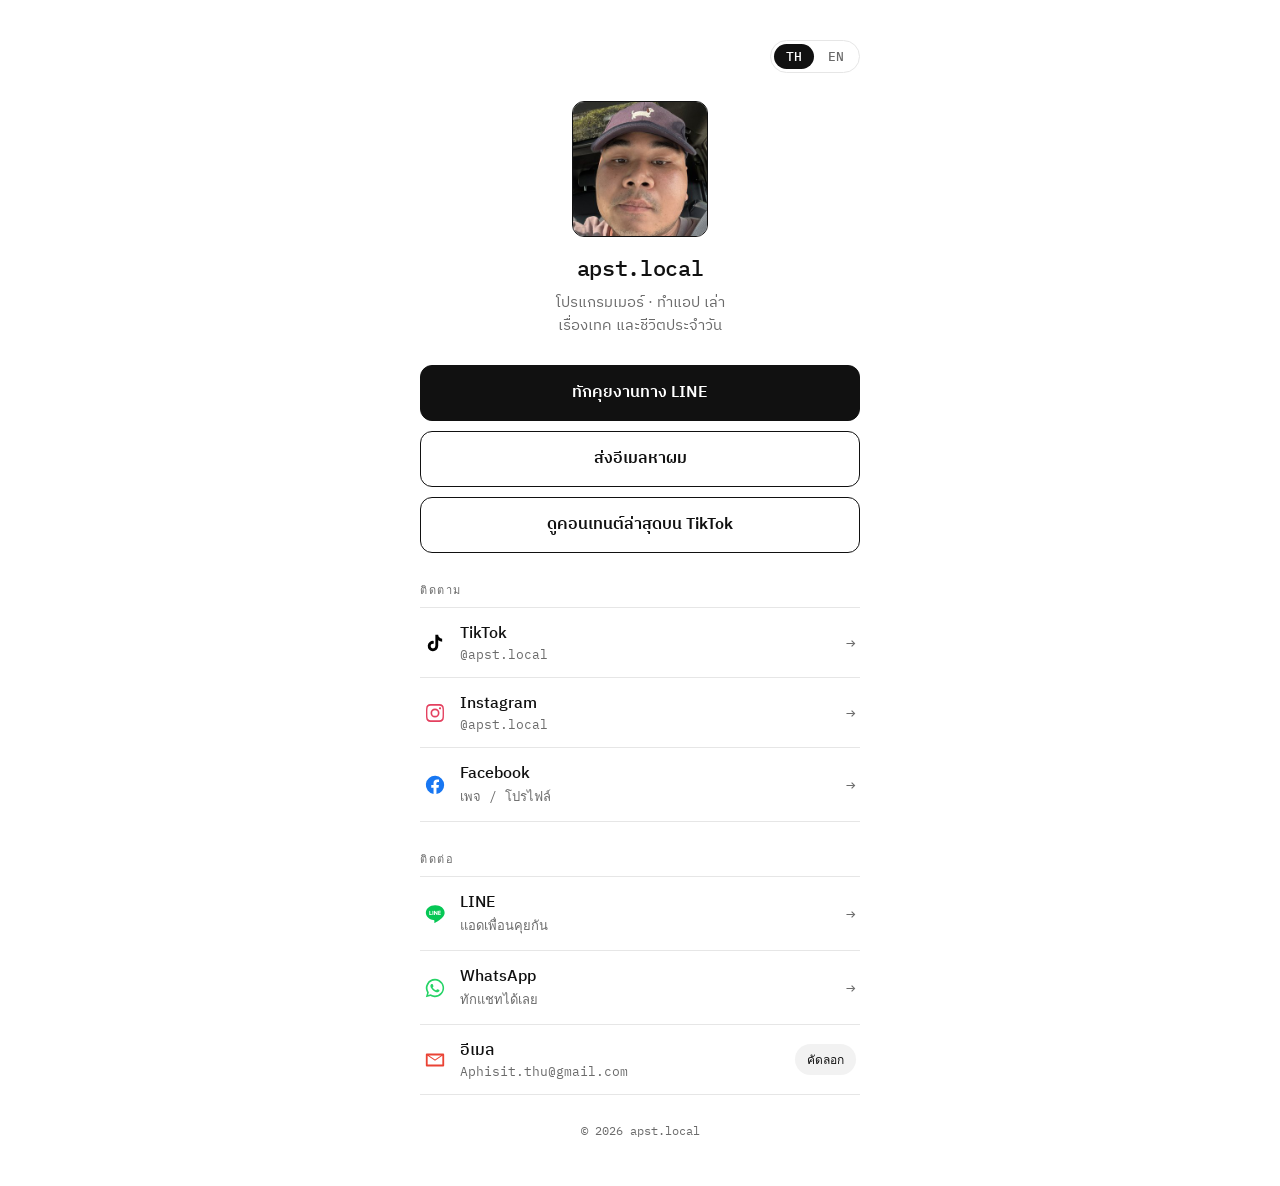
==== public/index.html @ 04957350 "Add Umami analytics with the existing visitor id and click events Co-Authored-By: Claude Opus 5.5 (1" ====
<!doctype html>
<html lang="th">
<head>
<meta charset="utf-8">
<meta name="viewport" content="width=device-width, initial-scale=1, viewport-fit=cover">
<title>apst.local · Aphisit | โปรแกรมเมอร์ ทำแอป เล่าเรื่องเทค</title>
<meta name="description" content="apst.local (Aphisit) โปรแกรมเมอร์ ทำแอป เล่าเรื่องเทค AI และชีวิตประจำวัน ติดตามได้ทาง TikTok, Instagram, Facebook หรือทักคุยงานทาง LINE และอีเมล">
<meta name="author" content="Aphisit">
<meta name="robots" content="index, follow, max-image-preview:large">
<link rel="canonical" href="https://apst.cc/">
<meta name="theme-color" content="#FFFFFF">

<!-- Open Graph (Facebook, LINE, IG DM) -->
<meta property="og:type" content="profile">
<meta property="og:site_name" content="apst.local">
<meta property="og:title" content="apst.local · Aphisit">
<meta property="og:description" content="โปรแกรมเมอร์ ทำแอป เล่าเรื่องเทค และชีวิตประจำวัน · รวมทุกช่องทางติดตามและติดต่อ">
<meta property="og:url" content="https://apst.cc/">
<meta property="og:image" content="https://apst.cc/og-image.png">
<meta property="og:image:width" content="1200">
<meta property="og:image:height" content="630">
<meta property="og:image:alt" content="apst.local · Aphisit">
<meta property="og:locale" content="th_TH">
<meta property="og:locale:alternate" content="en_US">
<meta property="profile:username" content="apst.local">

<!-- X / Twitter -->
<meta name="twitter:card" content="summary_large_image">
<meta name="twitter:title" content="apst.local · Aphisit">
<meta name="twitter:description" content="โปรแกรมเมอร์ ทำแอป เล่าเรื่องเทค และชีวิตประจำวัน">
<meta name="twitter:image" content="https://apst.cc/og-image.png">

<link rel="icon" href="favicon.ico" sizes="32x32">
<link rel="icon" href="icon-192.png" type="image/png" sizes="192x192">
<link rel="apple-touch-icon" href="apple-touch-icon.png">
<link rel="manifest" href="site.webmanifest">
<link rel="preload" href="profile.jpg" as="image">

<link rel="preconnect" href="https://fonts.googleapis.com">
<link rel="preconnect" href="https://fonts.gstatic.com" crossorigin>
<link rel="stylesheet" href="https://fonts.googleapis.com/css2?family=IBM+Plex+Mono:wght@400;500&family=IBM+Plex+Sans+Thai:wght@400;500;600&display=swap">

<script type="application/ld+json">
{
  "@context": "https://schema.org",
  "@type": "ProfilePage",
  "url": "https://apst.cc/",
  "inLanguage": [
    "th",
    "en"
  ],
  "mainEntity": {
    "@type": "Person",
    "name": "Aphisit",
    "alternateName": "apst.local",
    "jobTitle": "Developer",
    "description": "โปรแกรมเมอร์ ทำแอป เล่าเรื่องเทค และชีวิตประจำวัน",
    "image": "https://apst.cc/profile.jpg",
    "email": "mailto:Aphisit.thu@gmail.com",
    "url": "https://apst.cc/",
    "sameAs": [
      "https://www.tiktok.com/@apst.local",
      "https://www.instagram.com/apst.local",
      "https://www.facebook.com/share/1DFCV1BdbH/"
    ]
  }
}
</script>
<style>
/* Layout: one narrow column, monochrome, list of hairline-divided rows like a terminal directory listing */
:root{
  --bg:#FFFFFF; --ink:#111111; --sub:#6B6B6B; --line:#E6E6E6; --hover:#F5F5F5; --chip:#F2F2F2;
  color-scheme:light;
  --sans:"IBM Plex Sans Thai","Noto Sans Thai",system-ui,sans-serif;
  --mono:"IBM Plex Mono",ui-monospace,Menlo,monospace;
}
*{box-sizing:border-box}
body{background:var(--bg);color:var(--ink);font-family:var(--sans);font-size:16px;line-height:1.5;padding-inline:16px}
.wrap{max-width:440px;margin:0 auto;padding-block:40px 48px;display:flex;flex-direction:column;gap:28px}
.top{display:flex;justify-content:flex-end}
.lang{display:inline-flex;border:1px solid var(--line);border-radius:999px;padding:3px;gap:2px}
.lang button{font:500 13px var(--mono);color:var(--sub);background:none;border:0;border-radius:999px;padding:4px 12px;cursor:pointer}
.lang button[aria-pressed="true"]{background:var(--ink);color:var(--bg)}
.lang button:focus-visible,.row:focus-visible,.copy:focus-visible{outline:2px solid var(--ink);outline-offset:2px}
.head{display:flex;flex-direction:column;align-items:center;text-align:center;gap:10px}
.avatar{width:136px;height:136px;border-radius:12px;border:1px solid var(--ink);object-fit:cover}
h1{margin:6px 0 0;font:500 22px var(--mono);letter-spacing:-.3px}
.bio{margin:0;color:var(--sub);font-size:15px;max-width:32ch;text-wrap:balance}
.group{display:flex;flex-direction:column}
.label{font:500 11px var(--mono);letter-spacing:1.5px;text-transform:uppercase;color:var(--sub);padding-bottom:8px;border-bottom:1px solid var(--line)}
.row{display:flex;align-items:center;gap:14px;padding:14px 4px;border-bottom:1px solid var(--line);color:inherit;text-decoration:none;transition:background .15s}
a.row:hover{background:var(--hover)}
.ico{width:22px;height:22px;flex:none}
.ico svg{width:100%;height:100%;fill:var(--c,var(--ink))}
.txt{display:flex;flex-direction:column;min-width:0;flex:1}
.name{font-weight:500;font-size:16px}
.handle{font:400 13px var(--mono);color:var(--sub);overflow-wrap:anywhere}
.arrow{font:400 16px var(--mono);color:var(--sub);transition:transform .15s}
a.row:hover .arrow{transform:translateX(3px)}
.copy{font:500 12px var(--mono);color:var(--ink);background:var(--chip);border:0;border-radius:999px;padding:6px 12px;cursor:pointer}
.ctas{display:flex;flex-direction:column;gap:10px}
.cta{display:block;text-align:center;padding:15px 20px;border-radius:12px;border:1px solid var(--ink);color:var(--ink);text-decoration:none;font-weight:600;font-size:16px;transition:transform .15s,background .15s}
.cta.primary{background:var(--ink);color:var(--bg)}
a.cta:not(.primary):hover{background:var(--hover)}
.cta:hover{transform:translateY(-1px)}
.cta:focus-visible{outline:2px solid var(--ink);outline-offset:3px}
footer{text-align:center;font:400 12px var(--mono);color:var(--sub)}
@media (prefers-reduced-motion: reduce){*{transition:none!important}}
body{margin:0}
img{max-width:100%}
</style>
<!-- Umami analytics. The page view is sent below once the visitor id is set, so auto-track is off.
     data-domains keeps Pages previews and local copies out of the numbers. -->
<script defer src="https://cloud.umami.is/script.js" data-website-id="851a6c6e-3b05-4316-93e6-1b0d0c468ebf" data-domains="apst.cc,www.apst.cc" data-auto-track="false"></script>
</head>
<body>
<main class="wrap">
  <div class="top">
    <div class="lang" role="group" aria-label="Language">
      <button id="btn-th" type="button" data-lang="th" aria-pressed="true">TH</button>
      <button id="btn-en" type="button" data-lang="en" aria-pressed="false">EN</button>
    </div>
  </div>

  <header class="head">
    <img class="avatar" src="profile.jpg" width="136" height="136" alt="Aphisit (apst.local) โปรไฟล์" fetchpriority="high">
    <h1>apst.local</h1>
    <p class="bio" data-th="โปรแกรมเมอร์ · ทำแอป เล่าเรื่องเทค และชีวิตประจำวัน" data-en="Developer · building apps, sharing tech and everyday life">โปรแกรมเมอร์ · ทำแอป เล่าเรื่องเทค และชีวิตประจำวัน</p>
  </header>

  <div class="ctas">
    <a class="cta primary" href="https://line.me/ti/p/il5aFCqGP_" target="_blank" rel="noopener" data-th="ทักคุยงานทาง LINE" data-en="Let's talk on LINE">ทักคุยงานทาง LINE</a>
    <a class="cta" href="mailto:Aphisit.thu@gmail.com" data-th="ส่งอีเมลหาผม" data-en="Send me an email">ส่งอีเมลหาผม</a>
    <a class="cta" href="https://www.tiktok.com/@apst.local" target="_blank" rel="noopener" data-th="ดูคอนเทนต์ล่าสุดบน TikTok" data-en="Watch the latest on TikTok">ดูคอนเทนต์ล่าสุดบน TikTok</a>
  </div>

  <section class="group" aria-label="Social">
    <div class="label" data-th="ติดตาม" data-en="Follow">ติดตาม</div>
    <a class="row" href="https://www.tiktok.com/@apst.local" target="_blank" rel="noopener">
      <span class="ico" style="--c:#000000"><svg viewBox="0 0 24 24"><path d="M16.6 5.8A4.3 4.3 0 0 1 15.5 3h-3.1v12.4a2.6 2.6 0 1 1-2.6-2.6c.3 0 .5 0 .8.1V9.7a5.7 5.7 0 1 0 4.9 5.7V9.1a7.4 7.4 0 0 0 4.3 1.4V7.4a4.3 4.3 0 0 1-3.2-1.6z"/></svg></span>
      <span class="txt"><span class="name">TikTok</span><span class="handle">@apst.local</span></span>
      <span class="arrow">→</span>
    </a>
    <a class="row" href="https://www.instagram.com/apst.local" target="_blank" rel="noopener">
      <span class="ico" style="--c:#E4405F"><svg viewBox="0 0 24 24"><path d="M12 2.2c3.2 0 3.6 0 4.8.1 3.3.1 4.8 1.7 4.9 4.9.1 1.3.1 1.6.1 4.8s0 3.6-.1 4.8c-.1 3.2-1.7 4.8-4.9 4.9-1.3.1-1.6.1-4.8.1s-3.6 0-4.8-.1c-3.3-.1-4.8-1.7-4.9-4.9C2.2 15.6 2.2 15.2 2.2 12s0-3.6.1-4.8C2.4 3.9 3.9 2.4 7.2 2.3 8.4 2.2 8.8 2.2 12 2.2zm0 1.8c-3.1 0-3.5 0-4.7.1-2.4.1-3.4 1.2-3.5 3.5C3.7 8.8 3.7 9.2 3.7 12s0 3.2.1 4.4c.1 2.3 1.2 3.4 3.5 3.5 1.2.1 1.6.1 4.7.1s3.5 0 4.7-.1c2.4-.1 3.4-1.2 3.5-3.5.1-1.2.1-1.6.1-4.4s0-3.2-.1-4.4c-.1-2.3-1.2-3.4-3.5-3.5C15.5 4 15.1 4 12 4zm0 3.1a4.9 4.9 0 1 1 0 9.8 4.9 4.9 0 0 1 0-9.8zm0 8a3.1 3.1 0 1 0 0-6.2 3.1 3.1 0 0 0 0 6.2zm5.1-9.4a1.2 1.2 0 1 1 0 2.3 1.2 1.2 0 0 1 0-2.3z"/></svg></span>
      <span class="txt"><span class="name">Instagram</span><span class="handle">@apst.local</span></span>
      <span class="arrow">→</span>
    </a>
    <a class="row" href="https://www.facebook.com/share/1DFCV1BdbH/" target="_blank" rel="noopener">
      <span class="ico" style="--c:#1877F2"><svg viewBox="0 0 24 24"><path d="M22 12a10 10 0 1 0-11.6 9.9v-7H7.9V12h2.5V9.8c0-2.5 1.5-3.9 3.8-3.9 1.1 0 2.2.2 2.2.2v2.5h-1.3c-1.2 0-1.6.8-1.6 1.6V12h2.8l-.4 2.9h-2.3v7A10 10 0 0 0 22 12z"/></svg></span>
      <span class="txt"><span class="name">Facebook</span><span class="handle" data-th="เพจ / โปรไฟล์" data-en="Page / profile">เพจ / โปรไฟล์</span></span>
      <span class="arrow">→</span>
    </a>
  </section>

  <section class="group">
    <div class="label" data-th="ติดต่อ" data-en="Contact">ติดต่อ</div>
    <a class="row" href="https://line.me/ti/p/il5aFCqGP_" target="_blank" rel="noopener">
      <span class="ico" style="--c:#06C755"><svg viewBox="0 0 24 24"><path d="M12 2.5C6.5 2.5 2 6.1 2 10.6c0 4 3.6 7.4 8.4 8 .3.1.8.2.9.5.1.3.1.7 0 1l-.1.9c0 .3-.2 1 .9.6 1.1-.5 6-3.5 8.2-6 1.5-1.7 2.2-3.3 2.2-5.1 0-4.5-4.5-8-10-8zm-3.8 10.7H6.3c-.3 0-.5-.2-.5-.5V8.9c0-.3.2-.5.5-.5s.5.2.5.5v3.3h1.4c.3 0 .5.2.5.5s-.2.5-.5.5zm2-.5c0 .3-.2.5-.5.5s-.5-.2-.5-.5V8.9c0-.3.2-.5.5-.5s.5.2.5.5v3.8zm4.6 0c0 .2-.1.4-.3.5h-.2c-.2 0-.3-.1-.4-.2l-2-2.6v2.3c0 .3-.2.5-.5.5s-.5-.2-.5-.5V8.9c0-.2.1-.4.3-.5h.2c.2 0 .3.1.4.2l2 2.6V8.9c0-.3.2-.5.5-.5s.5.2.5.5v3.8zm3.1-2.4c.3 0 .5.2.5.5s-.2.5-.5.5h-1.4v.9h1.4c.3 0 .5.2.5.5s-.2.5-.5.5h-1.9c-.3 0-.5-.2-.5-.5V8.9c0-.3.2-.5.5-.5h1.9c.3 0 .5.2.5.5s-.2.5-.5.5h-1.4v.9h1.4z"/></svg></span>
      <span class="txt"><span class="name">LINE</span><span class="handle" data-th="แอดเพื่อนคุยกัน" data-en="Add me on LINE">แอดเพื่อนคุยกัน</span></span>
      <span class="arrow">→</span>
    </a>
    <a class="row" href="https://wa.me/66934358753" target="_blank" rel="noopener">
      <span class="ico" style="--c:#25D366"><svg viewBox="0 0 24 24"><path d="M12 2a10 10 0 0 0-8.6 15.1L2 22l5-1.3A10 10 0 1 0 12 2zm0 18.2c-1.5 0-3-.4-4.2-1.2l-.3-.2-3 .8.8-2.9-.2-.3A8.2 8.2 0 1 1 12 20.2zm4.5-6.1c-.2-.1-1.5-.7-1.7-.8-.2-.1-.4-.1-.6.1l-.8 1c-.1.2-.3.2-.5.1a6.7 6.7 0 0 1-3.3-2.9c-.3-.4.3-.4.7-1.4.1-.2 0-.3 0-.4l-.8-1.8c-.2-.5-.4-.4-.6-.4h-.5c-.2 0-.4.1-.6.3-.2.2-.8.8-.8 2s.8 2.3 1 2.5c.1.2 1.7 2.6 4.1 3.6 1.5.7 2.1.7 2.9.6.5-.1 1.5-.6 1.7-1.2.2-.6.2-1.1.1-1.2l-.3-.4z"/></svg></span>
      <span class="txt"><span class="name">WhatsApp</span><span class="handle" data-th="ทักแชทได้เลย" data-en="Chat with me">ทักแชทได้เลย</span></span>
      <span class="arrow">→</span>
    </a>
    <div class="row">
      <span class="ico" style="--c:#EA4335"><svg viewBox="0 0 24 24"><path d="M3 5h18c.6 0 1 .4 1 1v12c0 .6-.4 1-1 1H3c-.6 0-1-.4-1-1V6c0-.6.4-1 1-1zm1 2.4V17h16V7.4l-8 5.3-8-5.3zM5.4 7l6.6 4.4L18.6 7H5.4z"/></svg></span>
      <span class="txt"><span class="name" data-th="อีเมล" data-en="Email">อีเมล</span><span class="handle" id="email">Aphisit.thu@gmail.com</span></span>
      <button class="copy" id="copy-email" type="button" data-th="คัดลอก" data-en="Copy">คัดลอก</button>
    </div>
  </section>

  <footer>© 2026 apst.local</footer>
</main>

<script>
(function(){
  var cur='th';
  function setLang(l){
    cur=l;
    document.documentElement.lang=l;
    document.querySelectorAll('[data-th]').forEach(function(el){el.textContent=el.getAttribute('data-'+l)});
    document.querySelectorAll('.lang button').forEach(function(b){b.setAttribute('aria-pressed',b.dataset.lang===l)});
    try{localStorage.setItem('lang',l)}catch(e){}
  }
  document.querySelectorAll('.lang button').forEach(function(b){b.addEventListener('click',function(){setLang(b.dataset.lang)})});
  var saved=null;try{saved=localStorage.getItem('lang')}catch(e){}
  setLang(saved==='en'?'en':'th');

  var btn=document.getElementById('copy-email');
  btn.addEventListener('click',function(){
    var t=document.getElementById('email').textContent;
    function done(){btn.textContent=cur==='th'?'คัดลอกแล้ว':'Copied';setTimeout(function(){btn.textContent=btn.getAttribute('data-'+cur)},1600)}
    function fallback(){var r=document.createRange();r.selectNodeContents(document.getElementById('email'));var s=getSelection();s.removeAllRanges();s.addRange(r)}
    if(navigator.clipboard){navigator.clipboard.writeText(t).then(done,fallback)}else fallback();
  });
})();
</script>
<script>
/* Lead source tracking: one anonymous id per browser, source from ?src= link, in-app browser or referrer */
(function(){
  function vid(){
    var k='apst_vid',v=null;
    try{v=localStorage.getItem(k)}catch(e){}
    if(!v){v=(crypto.randomUUID?crypto.randomUUID():Date.now().toString(36)+Math.random().toString(36).slice(2));try{localStorage.setItem(k,v)}catch(e){}}
    return v;
  }
  function source(){
    var q=new URLSearchParams(location.search),p=(q.get('src')||q.get('utm_source')||'').toLowerCase();
    var map={ig:'instagram',instagram:'instagram',fb:'facebook',facebook:'facebook',tt:'tiktok',tiktok:'tiktok',line:'line',yt:'youtube',youtube:'youtube'};
    if(map[p])return map[p];
    if(p)return p.slice(0,32);
    var ua=navigator.userAgent||'';
    if(/Instagram/i.test(ua))return 'instagram';
    if(/FBAN|FBAV|FB_IAB|FBIOS/i.test(ua))return 'facebook';
    if(/musical_ly|BytedanceWebview|TikTok|trill/i.test(ua))return 'tiktok';
    if(/\bLine\//i.test(ua))return 'line';
    var r='';try{r=new URL(document.referrer).hostname}catch(e){}
    if(/instagram/.test(r))return 'instagram';
    if(/facebook|fb\.com|fb\.me/.test(r))return 'facebook';
    if(/tiktok/.test(r))return 'tiktok';
    if(/google\./.test(r))return 'google';
    if(r&&r!==location.hostname)return r.slice(0,32);
    return 'direct';
  }
  var src=source();
  try{sessionStorage.setItem('apst_src',src)}catch(e){}
  function send(type,target){
    var body=JSON.stringify({vid:vid(),src:src,type:type,target:target||''});
    try{
      if(navigator.sendBeacon){navigator.sendBeacon('/api/hit',new Blob([body],{type:'application/json'}));return}
    }catch(e){}
    fetch('/api/hit',{method:'POST',headers:{'Content-Type':'application/json'},body:body,keepalive:true}).catch(function(){});
  }
  send('view');
  /* Umami gets the same visitor id, so it can tell returning visitors apart */
  function umami(fn){
    try{
      if(window.umami)return fn(window.umami);
      var s=document.querySelector('script[src*="umami"]');
      if(s)s.addEventListener('load',function(){if(window.umami)fn(window.umami)});
    }catch(e){}
  }
  umami(function(u){u.identify(vid(),{src:src});u.track()});
  document.addEventListener('click',function(e){
    var a=e.target.closest&&e.target.closest('a.row,a.cta,#copy-email');
    if(!a)return;
    var t=a.id==='copy-email'?'email-copy':(a.querySelector('.name')?a.querySelector('.name').textContent:a.textContent).trim().toLowerCase();
    if(a.classList.contains('cta'))t='cta:'+(a.getAttribute('href')||'').replace(/^https?:\/\/(www\.)?/,'').split(/[/?]/)[0];
    send('click',t.slice(0,48));
    umami(function(u){u.track('click',{target:t.slice(0,48),src:src})});
  });
})();
</script>
</body>
</html>
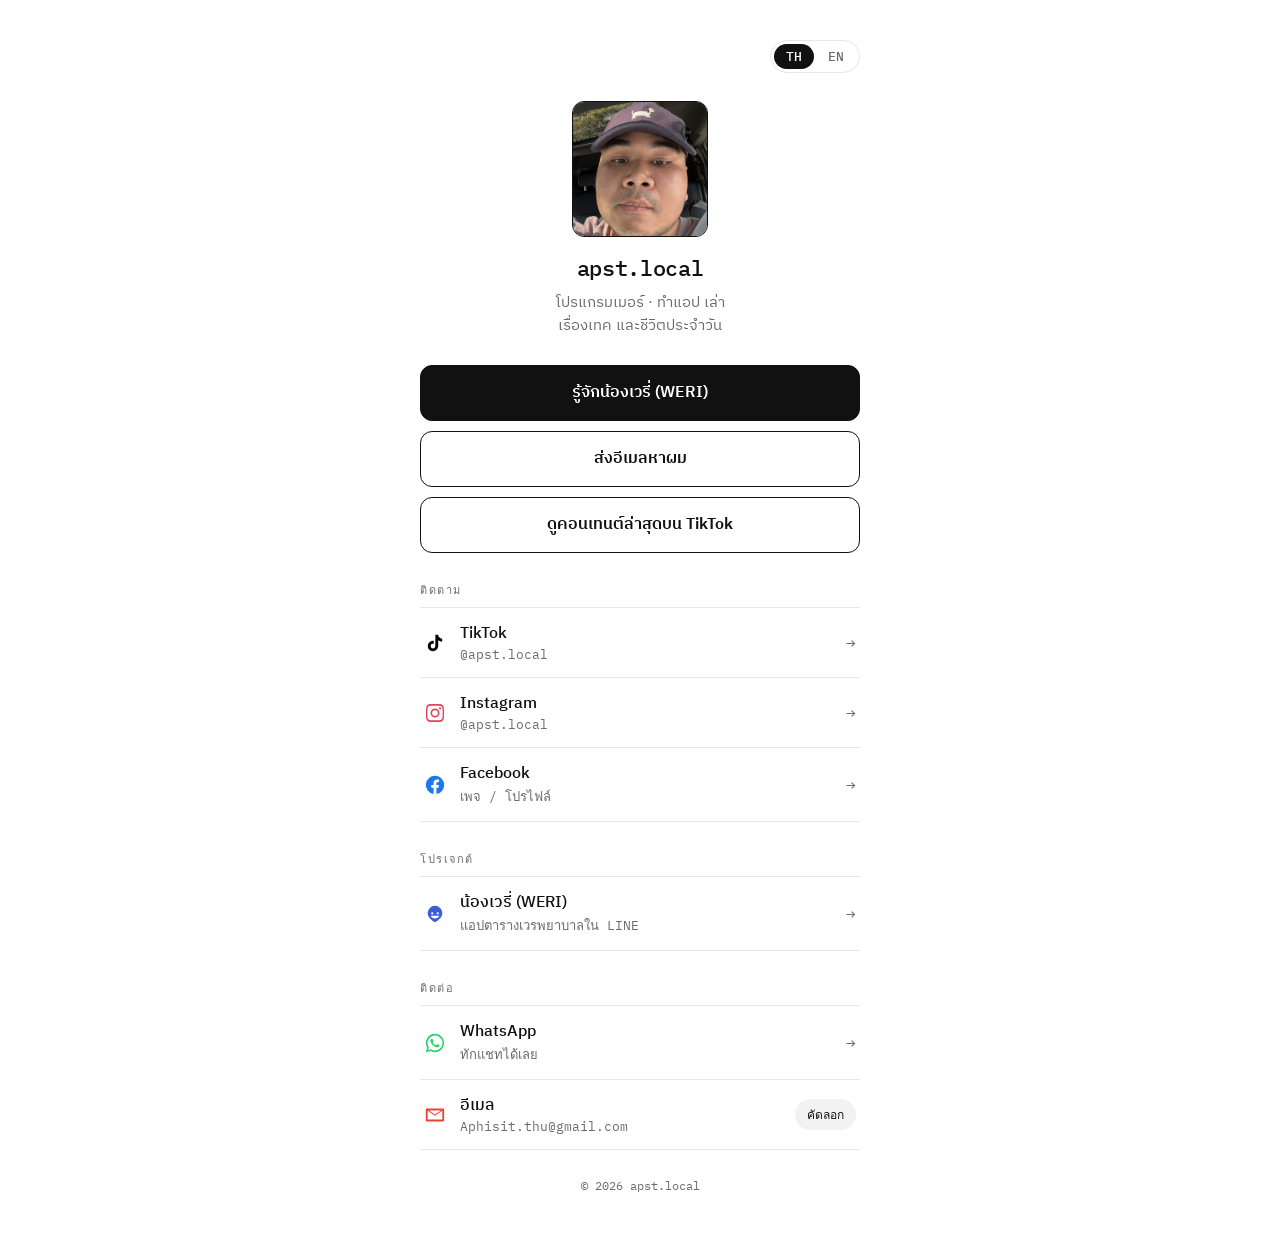
==== commit 6d454728: "feat: feature WERI on links page and remove personal LINE contact" ====
--- a/public/index.html
+++ b/public/index.html
@@ -4,7 +4,7 @@
 <meta charset="utf-8">
 <meta name="viewport" content="width=device-width, initial-scale=1, viewport-fit=cover">
 <title>apst.local · Aphisit | โปรแกรมเมอร์ ทำแอป เล่าเรื่องเทค</title>
-<meta name="description" content="apst.local (Aphisit) โปรแกรมเมอร์ ทำแอป เล่าเรื่องเทค AI และชีวิตประจำวัน ติดตามได้ทาง TikTok, Instagram, Facebook หรือทักคุยงานทาง LINE และอีเมล">
+<meta name="description" content="apst.local (Aphisit) โปรแกรมเมอร์ ทำแอป เล่าเรื่องเทค AI และชีวิตประจำวัน ติดตามได้ทาง TikTok, Instagram, Facebook รวมลิงก์น้องเวรี่และช่องทางติดต่อทางอีเมล">
 <meta name="author" content="Aphisit">
 <meta name="robots" content="index, follow, max-image-preview:large">
 <link rel="canonical" href="https://apst.cc/">
@@ -129,7 +129,7 @@
   </header>
 
   <div class="ctas">
-    <a class="cta primary" href="https://line.me/ti/p/il5aFCqGP_" target="_blank" rel="noopener" data-th="ทักคุยงานทาง LINE" data-en="Let's talk on LINE">ทักคุยงานทาง LINE</a>
+    <a class="cta primary" href="https://weri.apst.cc/" target="_blank" rel="noopener" data-th="รู้จักน้องเวรี่ (WERI)" data-en="Meet WERI">รู้จักน้องเวรี่ (WERI)</a>
     <a class="cta" href="mailto:Aphisit.thu@gmail.com" data-th="ส่งอีเมลหาผม" data-en="Send me an email">ส่งอีเมลหาผม</a>
     <a class="cta" href="https://www.tiktok.com/@apst.local" target="_blank" rel="noopener" data-th="ดูคอนเทนต์ล่าสุดบน TikTok" data-en="Watch the latest on TikTok">ดูคอนเทนต์ล่าสุดบน TikTok</a>
   </div>
@@ -154,12 +154,16 @@
   </section>
 
   <section class="group">
+    <div class="label" data-th="โปรเจกต์" data-en="Projects">โปรเจกต์</div>
+    <a class="row" href="https://weri.apst.cc/" target="_blank" rel="noopener">
+      <span class="ico" style="--c:#3B5BDB"><svg viewBox="0 0 24 24"><path d="M12 3a8 8 0 0 0-8 8c0 4.3 4.3 8.3 8 10 3.7-1.7 8-5.7 8-10a8 8 0 0 0-8-8zm-3 7a1.25 1.25 0 1 1 0 2.5A1.25 1.25 0 0 1 9 10zm6 0a1.25 1.25 0 1 1 0 2.5A1.25 1.25 0 0 1 15 10zm-3 7c-2.1 0-3.9-1.2-4.7-3h9.4c-.8 1.8-2.6 3-4.7 3z"/></svg></span>
+      <span class="txt"><span class="name">น้องเวรี่ (WERI)</span><span class="handle" data-th="แอปตารางเวรพยาบาลใน LINE" data-en="Nurse shift planner in LINE">แอปตารางเวรพยาบาลใน LINE</span></span>
+      <span class="arrow">→</span>
+    </a>
+  </section>
+
+  <section class="group">
     <div class="label" data-th="ติดต่อ" data-en="Contact">ติดต่อ</div>
-    <a class="row" href="https://line.me/ti/p/il5aFCqGP_" target="_blank" rel="noopener">
-      <span class="ico" style="--c:#06C755"><svg viewBox="0 0 24 24"><path d="M12 2.5C6.5 2.5 2 6.1 2 10.6c0 4 3.6 7.4 8.4 8 .3.1.8.2.9.5.1.3.1.7 0 1l-.1.9c0 .3-.2 1 .9.6 1.1-.5 6-3.5 8.2-6 1.5-1.7 2.2-3.3 2.2-5.1 0-4.5-4.5-8-10-8zm-3.8 10.7H6.3c-.3 0-.5-.2-.5-.5V8.9c0-.3.2-.5.5-.5s.5.2.5.5v3.3h1.4c.3 0 .5.2.5.5s-.2.5-.5.5zm2-.5c0 .3-.2.5-.5.5s-.5-.2-.5-.5V8.9c0-.3.2-.5.5-.5s.5.2.5.5v3.8zm4.6 0c0 .2-.1.4-.3.5h-.2c-.2 0-.3-.1-.4-.2l-2-2.6v2.3c0 .3-.2.5-.5.5s-.5-.2-.5-.5V8.9c0-.2.1-.4.3-.5h.2c.2 0 .3.1.4.2l2 2.6V8.9c0-.3.2-.5.5-.5s.5.2.5.5v3.8zm3.1-2.4c.3 0 .5.2.5.5s-.2.5-.5.5h-1.4v.9h1.4c.3 0 .5.2.5.5s-.2.5-.5.5h-1.9c-.3 0-.5-.2-.5-.5V8.9c0-.3.2-.5.5-.5h1.9c.3 0 .5.2.5.5s-.2.5-.5.5h-1.4v.9h1.4z"/></svg></span>
-      <span class="txt"><span class="name">LINE</span><span class="handle" data-th="แอดเพื่อนคุยกัน" data-en="Add me on LINE">แอดเพื่อนคุยกัน</span></span>
-      <span class="arrow">→</span>
-    </a>
     <a class="row" href="https://wa.me/66934358753" target="_blank" rel="noopener">
       <span class="ico" style="--c:#25D366"><svg viewBox="0 0 24 24"><path d="M12 2a10 10 0 0 0-8.6 15.1L2 22l5-1.3A10 10 0 1 0 12 2zm0 18.2c-1.5 0-3-.4-4.2-1.2l-.3-.2-3 .8.8-2.9-.2-.3A8.2 8.2 0 1 1 12 20.2zm4.5-6.1c-.2-.1-1.5-.7-1.7-.8-.2-.1-.4-.1-.6.1l-.8 1c-.1.2-.3.2-.5.1a6.7 6.7 0 0 1-3.3-2.9c-.3-.4.3-.4.7-1.4.1-.2 0-.3 0-.4l-.8-1.8c-.2-.5-.4-.4-.6-.4h-.5c-.2 0-.4.1-.6.3-.2.2-.8.8-.8 2s.8 2.3 1 2.5c.1.2 1.7 2.6 4.1 3.6 1.5.7 2.1.7 2.9.6.5-.1 1.5-.6 1.7-1.2.2-.6.2-1.1.1-1.2l-.3-.4z"/></svg></span>
       <span class="txt"><span class="name">WhatsApp</span><span class="handle" data-th="ทักแชทได้เลย" data-en="Chat with me">ทักแชทได้เลย</span></span>
@@ -199,7 +203,7 @@
 })();
 </script>
 <script>
-/* Lead source tracking: one anonymous id per browser, source from ?src= link, in-app browser or referrer */
+/* Umami tracking: anonymous visitor id and source attribution */
 (function(){
   function vid(){
     var k='apst_vid',v=null;
@@ -226,16 +230,6 @@
     return 'direct';
   }
   var src=source();
-  try{sessionStorage.setItem('apst_src',src)}catch(e){}
-  function send(type,target){
-    var body=JSON.stringify({vid:vid(),src:src,type:type,target:target||''});
-    try{
-      if(navigator.sendBeacon){navigator.sendBeacon('/api/hit',new Blob([body],{type:'application/json'}));return}
-    }catch(e){}
-    fetch('/api/hit',{method:'POST',headers:{'Content-Type':'application/json'},body:body,keepalive:true}).catch(function(){});
-  }
-  send('view');
-  /* Umami gets the same visitor id, so it can tell returning visitors apart */
   function umami(fn){
     try{
       if(window.umami)return fn(window.umami);
@@ -245,13 +239,36 @@
   }
   umami(function(u){u.identify(vid(),{src:src});u.track()});
   document.addEventListener('click',function(e){
-    var a=e.target.closest&&e.target.closest('a.row,a.cta,#copy-email');
+    var a=e.target.closest&&e.target.closest('a,button');
     if(!a)return;
+    if(a.matches('.lang button')){
+      umami(function(u){u.track('change-language',{language:a.dataset.lang,src:src})});
+      return;
+    }
     var t=a.id==='copy-email'?'email-copy':(a.querySelector('.name')?a.querySelector('.name').textContent:a.textContent).trim().toLowerCase();
     if(a.classList.contains('cta'))t='cta:'+(a.getAttribute('href')||'').replace(/^https?:\/\/(www\.)?/,'').split(/[/?]/)[0];
-    send('click',t.slice(0,48));
-    umami(function(u){u.track('click',{target:t.slice(0,48),src:src})});
+    var href=a.getAttribute('href')||'';
+    var platform=a.id==='copy-email'?'email-copy':
+      /^mailto:/i.test(href)?'email':
+      /instagram\.com\//i.test(href)?'instagram':
+      /facebook\.com\//i.test(href)?'facebook':
+      /tiktok\.com\//i.test(href)?'tiktok':
+      /line\.me\//i.test(href)?'line':
+      /wa\.me\//i.test(href)?'whatsapp':a.tagName==='BUTTON'?'button':'link';
+    umami(function(u){u.track('click-'+platform,{target:t.slice(0,48),placement:a.classList.contains('cta')?'cta':a.id==='copy-email'?'copy':a.classList.contains('row')?'row':'other',src:src})});
   });
+  var scrollMilestones={};
+  window.addEventListener('scroll',function(){
+    var height=document.documentElement.scrollHeight-window.innerHeight;
+    if(height<=0)return;
+    var depth=Math.min(100,Math.round(window.scrollY/height*100));
+    [25,50,75,100].forEach(function(percent){
+      if(depth>=percent&&!scrollMilestones[percent]){
+        scrollMilestones[percent]=true;
+        umami(function(u){u.track('scroll-'+percent,{src:src})});
+      }
+    });
+  },{passive:true});
 })();
 </script>
 </body>
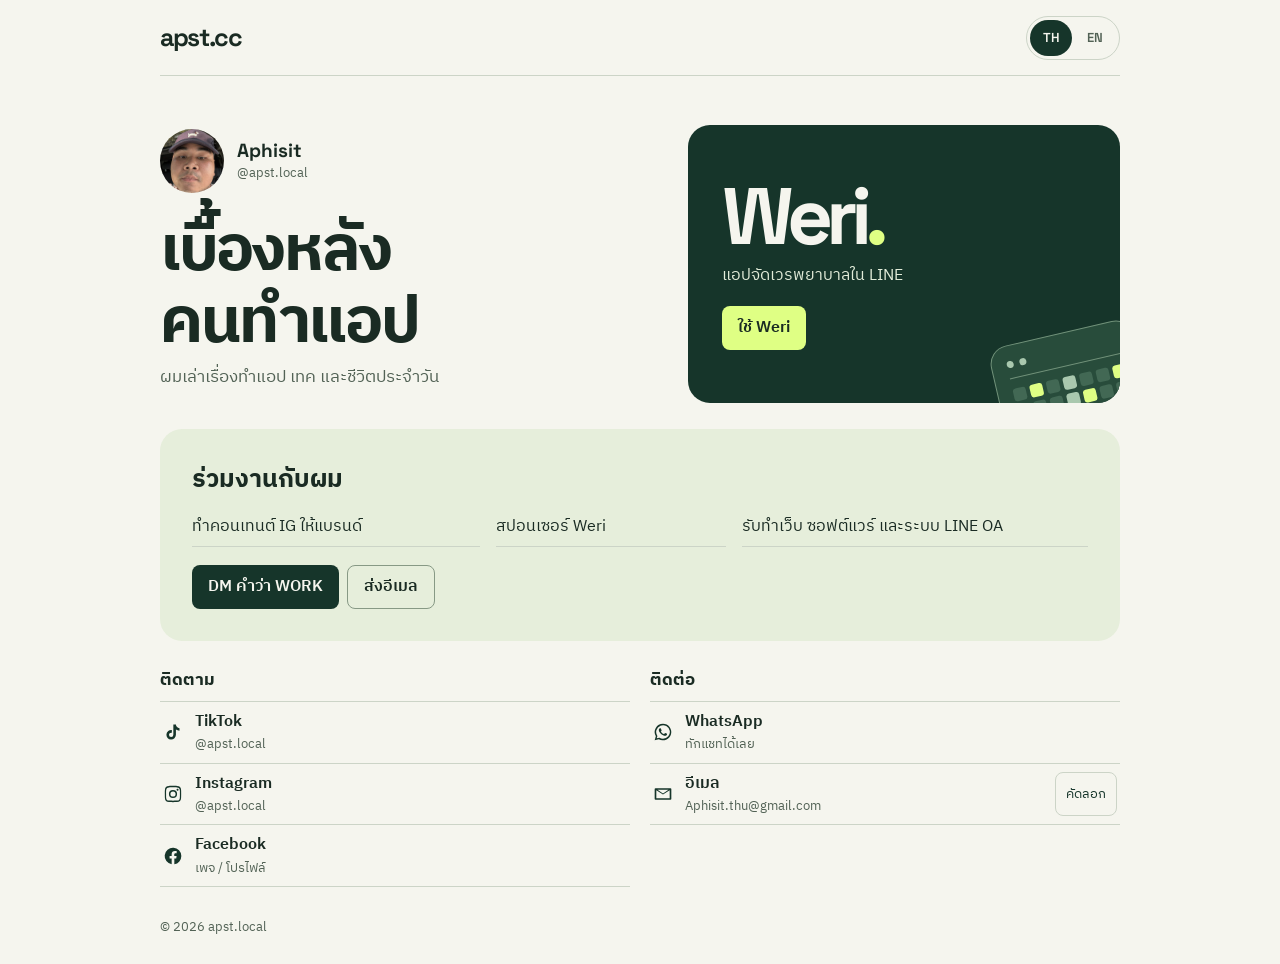
==== commit 14bcbbaf: "Redesign apst.cc around Weri and brand work" ====
--- a/public/index.html
+++ b/public/index.html
@@ -8,7 +8,7 @@
 <meta name="author" content="Aphisit">
 <meta name="robots" content="index, follow, max-image-preview:large">
 <link rel="canonical" href="https://apst.cc/">
-<meta name="theme-color" content="#FFFFFF">
+<meta name="theme-color" content="#f5f5ee">
 
 <!-- Open Graph (Facebook, LINE, IG DM) -->
 <meta property="og:type" content="profile">
@@ -38,7 +38,7 @@
 
 <link rel="preconnect" href="https://fonts.googleapis.com">
 <link rel="preconnect" href="https://fonts.gstatic.com" crossorigin>
-<link rel="stylesheet" href="https://fonts.googleapis.com/css2?family=IBM+Plex+Mono:wght@400;500&family=IBM+Plex+Sans+Thai:wght@400;500;600&display=swap">
+<link rel="stylesheet" href="https://fonts.googleapis.com/css2?family=IBM+Plex+Sans+Thai:wght@400;500;600;700&family=Space+Grotesk:wght@500;600;700&display=swap">
 
 <script type="application/ld+json">
 {
@@ -66,118 +66,93 @@
   }
 }
 </script>
-<style>
-/* Layout: one narrow column, monochrome, list of hairline-divided rows like a terminal directory listing */
-:root{
-  --bg:#FFFFFF; --ink:#111111; --sub:#6B6B6B; --line:#E6E6E6; --hover:#F5F5F5; --chip:#F2F2F2;
-  color-scheme:light;
-  --sans:"IBM Plex Sans Thai","Noto Sans Thai",system-ui,sans-serif;
-  --mono:"IBM Plex Mono",ui-monospace,Menlo,monospace;
-}
-*{box-sizing:border-box}
-body{background:var(--bg);color:var(--ink);font-family:var(--sans);font-size:16px;line-height:1.5;padding-inline:16px}
-.wrap{max-width:440px;margin:0 auto;padding-block:40px 48px;display:flex;flex-direction:column;gap:28px}
-.top{display:flex;justify-content:flex-end}
-.lang{display:inline-flex;border:1px solid var(--line);border-radius:999px;padding:3px;gap:2px}
-.lang button{font:500 13px var(--mono);color:var(--sub);background:none;border:0;border-radius:999px;padding:4px 12px;cursor:pointer}
-.lang button[aria-pressed="true"]{background:var(--ink);color:var(--bg)}
-.lang button:focus-visible,.row:focus-visible,.copy:focus-visible{outline:2px solid var(--ink);outline-offset:2px}
-.head{display:flex;flex-direction:column;align-items:center;text-align:center;gap:10px}
-.avatar{width:136px;height:136px;border-radius:12px;border:1px solid var(--ink);object-fit:cover}
-h1{margin:6px 0 0;font:500 22px var(--mono);letter-spacing:-.3px}
-.bio{margin:0;color:var(--sub);font-size:15px;max-width:32ch;text-wrap:balance}
-.group{display:flex;flex-direction:column}
-.label{font:500 11px var(--mono);letter-spacing:1.5px;text-transform:uppercase;color:var(--sub);padding-bottom:8px;border-bottom:1px solid var(--line)}
-.row{display:flex;align-items:center;gap:14px;padding:14px 4px;border-bottom:1px solid var(--line);color:inherit;text-decoration:none;transition:background .15s}
-a.row:hover{background:var(--hover)}
-.ico{width:22px;height:22px;flex:none}
-.ico svg{width:100%;height:100%;fill:var(--c,var(--ink))}
-.txt{display:flex;flex-direction:column;min-width:0;flex:1}
-.name{font-weight:500;font-size:16px}
-.handle{font:400 13px var(--mono);color:var(--sub);overflow-wrap:anywhere}
-.arrow{font:400 16px var(--mono);color:var(--sub);transition:transform .15s}
-a.row:hover .arrow{transform:translateX(3px)}
-.copy{font:500 12px var(--mono);color:var(--ink);background:var(--chip);border:0;border-radius:999px;padding:6px 12px;cursor:pointer}
-.ctas{display:flex;flex-direction:column;gap:10px}
-.cta{display:block;text-align:center;padding:15px 20px;border-radius:12px;border:1px solid var(--ink);color:var(--ink);text-decoration:none;font-weight:600;font-size:16px;transition:transform .15s,background .15s}
-.cta.primary{background:var(--ink);color:var(--bg)}
-a.cta:not(.primary):hover{background:var(--hover)}
-.cta:hover{transform:translateY(-1px)}
-.cta:focus-visible{outline:2px solid var(--ink);outline-offset:3px}
-footer{text-align:center;font:400 12px var(--mono);color:var(--sub)}
-@media (prefers-reduced-motion: reduce){*{transition:none!important}}
-body{margin:0}
-img{max-width:100%}
-</style>
+<link rel="stylesheet" href="style.css">
 <!-- Umami analytics. The page view is sent below once the visitor id is set, so auto-track is off.
      data-domains keeps Pages previews and local copies out of the numbers. -->
 <script defer src="https://cloud.umami.is/script.js" data-website-id="851a6c6e-3b05-4316-93e6-1b0d0c468ebf" data-domains="apst.cc,www.apst.cc" data-auto-track="false"></script>
 </head>
 <body>
-<main class="wrap">
-  <div class="top">
-    <div class="lang" role="group" aria-label="Language">
-      <button id="btn-th" type="button" data-lang="th" aria-pressed="true">TH</button>
-      <button id="btn-en" type="button" data-lang="en" aria-pressed="false">EN</button>
+<div class="shell">
+  <header class="top">
+    <span class="site-name">apst.cc</span>
+    <div class="lang" role="group" aria-label="ภาษา / Language">
+      <button id="btn-th" type="button" data-lang="th" aria-pressed="true" aria-label="ภาษาไทย">TH</button>
+      <button id="btn-en" type="button" data-lang="en" aria-pressed="false" aria-label="English">EN</button>
     </div>
-  </div>
-
-  <header class="head">
-    <img class="avatar" src="profile.jpg" width="136" height="136" alt="Aphisit (apst.local) โปรไฟล์" fetchpriority="high">
-    <h1>apst.local</h1>
-    <p class="bio" data-th="โปรแกรมเมอร์ · ทำแอป เล่าเรื่องเทค และชีวิตประจำวัน" data-en="Developer · building apps, sharing tech and everyday life">โปรแกรมเมอร์ · ทำแอป เล่าเรื่องเทค และชีวิตประจำวัน</p>
   </header>
-
-  <div class="ctas">
-    <a class="cta primary" href="https://weri.apst.cc/" target="_blank" rel="noopener" data-th="รู้จักน้องเวรี่ (WERI)" data-en="Meet WERI">รู้จักน้องเวรี่ (WERI)</a>
-    <a class="cta" href="mailto:Aphisit.thu@gmail.com" data-th="ส่งอีเมลหาผม" data-en="Send me an email">ส่งอีเมลหาผม</a>
-    <a class="cta" href="https://www.tiktok.com/@apst.local" target="_blank" rel="noopener" data-th="ดูคอนเทนต์ล่าสุดบน TikTok" data-en="Watch the latest on TikTok">ดูคอนเทนต์ล่าสุดบน TikTok</a>
-  </div>
-
-  <section class="group" aria-label="Social">
-    <div class="label" data-th="ติดตาม" data-en="Follow">ติดตาม</div>
-    <a class="row" href="https://www.tiktok.com/@apst.local" target="_blank" rel="noopener">
-      <span class="ico" style="--c:#000000"><svg viewBox="0 0 24 24"><path d="M16.6 5.8A4.3 4.3 0 0 1 15.5 3h-3.1v12.4a2.6 2.6 0 1 1-2.6-2.6c.3 0 .5 0 .8.1V9.7a5.7 5.7 0 1 0 4.9 5.7V9.1a7.4 7.4 0 0 0 4.3 1.4V7.4a4.3 4.3 0 0 1-3.2-1.6z"/></svg></span>
-      <span class="txt"><span class="name">TikTok</span><span class="handle">@apst.local</span></span>
-      <span class="arrow">→</span>
-    </a>
-    <a class="row" href="https://www.instagram.com/apst.local" target="_blank" rel="noopener">
-      <span class="ico" style="--c:#E4405F"><svg viewBox="0 0 24 24"><path d="M12 2.2c3.2 0 3.6 0 4.8.1 3.3.1 4.8 1.7 4.9 4.9.1 1.3.1 1.6.1 4.8s0 3.6-.1 4.8c-.1 3.2-1.7 4.8-4.9 4.9-1.3.1-1.6.1-4.8.1s-3.6 0-4.8-.1c-3.3-.1-4.8-1.7-4.9-4.9C2.2 15.6 2.2 15.2 2.2 12s0-3.6.1-4.8C2.4 3.9 3.9 2.4 7.2 2.3 8.4 2.2 8.8 2.2 12 2.2zm0 1.8c-3.1 0-3.5 0-4.7.1-2.4.1-3.4 1.2-3.5 3.5C3.7 8.8 3.7 9.2 3.7 12s0 3.2.1 4.4c.1 2.3 1.2 3.4 3.5 3.5 1.2.1 1.6.1 4.7.1s3.5 0 4.7-.1c2.4-.1 3.4-1.2 3.5-3.5.1-1.2.1-1.6.1-4.4s0-3.2-.1-4.4c-.1-2.3-1.2-3.4-3.5-3.5C15.5 4 15.1 4 12 4zm0 3.1a4.9 4.9 0 1 1 0 9.8 4.9 4.9 0 0 1 0-9.8zm0 8a3.1 3.1 0 1 0 0-6.2 3.1 3.1 0 0 0 0 6.2zm5.1-9.4a1.2 1.2 0 1 1 0 2.3 1.2 1.2 0 0 1 0-2.3z"/></svg></span>
-      <span class="txt"><span class="name">Instagram</span><span class="handle">@apst.local</span></span>
-      <span class="arrow">→</span>
-    </a>
-    <a class="row" href="https://www.facebook.com/share/1DFCV1BdbH/" target="_blank" rel="noopener">
-      <span class="ico" style="--c:#1877F2"><svg viewBox="0 0 24 24"><path d="M22 12a10 10 0 1 0-11.6 9.9v-7H7.9V12h2.5V9.8c0-2.5 1.5-3.9 3.8-3.9 1.1 0 2.2.2 2.2.2v2.5h-1.3c-1.2 0-1.6.8-1.6 1.6V12h2.8l-.4 2.9h-2.3v7A10 10 0 0 0 22 12z"/></svg></span>
-      <span class="txt"><span class="name">Facebook</span><span class="handle" data-th="เพจ / โปรไฟล์" data-en="Page / profile">เพจ / โปรไฟล์</span></span>
-      <span class="arrow">→</span>
-    </a>
-  </section>
-
-  <section class="group">
-    <div class="label" data-th="โปรเจกต์" data-en="Projects">โปรเจกต์</div>
-    <a class="row" href="https://weri.apst.cc/" target="_blank" rel="noopener">
-      <span class="ico" style="--c:#3B5BDB"><svg viewBox="0 0 24 24"><path d="M12 3a8 8 0 0 0-8 8c0 4.3 4.3 8.3 8 10 3.7-1.7 8-5.7 8-10a8 8 0 0 0-8-8zm-3 7a1.25 1.25 0 1 1 0 2.5A1.25 1.25 0 0 1 9 10zm6 0a1.25 1.25 0 1 1 0 2.5A1.25 1.25 0 0 1 15 10zm-3 7c-2.1 0-3.9-1.2-4.7-3h9.4c-.8 1.8-2.6 3-4.7 3z"/></svg></span>
-      <span class="txt"><span class="name">น้องเวรี่ (WERI)</span><span class="handle" data-th="แอปตารางเวรพยาบาลใน LINE" data-en="Nurse shift planner in LINE">แอปตารางเวรพยาบาลใน LINE</span></span>
-      <span class="arrow">→</span>
-    </a>
-  </section>
-
-  <section class="group">
-    <div class="label" data-th="ติดต่อ" data-en="Contact">ติดต่อ</div>
-    <a class="row" href="https://wa.me/66934358753" target="_blank" rel="noopener">
-      <span class="ico" style="--c:#25D366"><svg viewBox="0 0 24 24"><path d="M12 2a10 10 0 0 0-8.6 15.1L2 22l5-1.3A10 10 0 1 0 12 2zm0 18.2c-1.5 0-3-.4-4.2-1.2l-.3-.2-3 .8.8-2.9-.2-.3A8.2 8.2 0 1 1 12 20.2zm4.5-6.1c-.2-.1-1.5-.7-1.7-.8-.2-.1-.4-.1-.6.1l-.8 1c-.1.2-.3.2-.5.1a6.7 6.7 0 0 1-3.3-2.9c-.3-.4.3-.4.7-1.4.1-.2 0-.3 0-.4l-.8-1.8c-.2-.5-.4-.4-.6-.4h-.5c-.2 0-.4.1-.6.3-.2.2-.8.8-.8 2s.8 2.3 1 2.5c.1.2 1.7 2.6 4.1 3.6 1.5.7 2.1.7 2.9.6.5-.1 1.5-.6 1.7-1.2.2-.6.2-1.1.1-1.2l-.3-.4z"/></svg></span>
-      <span class="txt"><span class="name">WhatsApp</span><span class="handle" data-th="ทักแชทได้เลย" data-en="Chat with me">ทักแชทได้เลย</span></span>
-      <span class="arrow">→</span>
-    </a>
-    <div class="row">
-      <span class="ico" style="--c:#EA4335"><svg viewBox="0 0 24 24"><path d="M3 5h18c.6 0 1 .4 1 1v12c0 .6-.4 1-1 1H3c-.6 0-1-.4-1-1V6c0-.6.4-1 1-1zm1 2.4V17h16V7.4l-8 5.3-8-5.3zM5.4 7l6.6 4.4L18.6 7H5.4z"/></svg></span>
-      <span class="txt"><span class="name" data-th="อีเมล" data-en="Email">อีเมล</span><span class="handle" id="email">Aphisit.thu@gmail.com</span></span>
-      <button class="copy" id="copy-email" type="button" data-th="คัดลอก" data-en="Copy">คัดลอก</button>
+  <main class="layout">
+    <header class="intro">
+      <div class="identity">
+        <img class="avatar" src="profile.jpg" width="64" height="64" alt="Aphisit" fetchpriority="high">
+        <div><span class="person">Aphisit</span><span class="handle">@apst.local</span></div>
+      </div>
+      <h1 data-th="เบื้องหลังคนทำแอป" data-en="Behind the apps I build">เบื้องหลังคนทำแอป</h1>
+      <p class="bio" data-th="ผมเล่าเรื่องทำแอป เทค และชีวิตประจำวัน" data-en="I share what goes into building apps, plus tech and everyday life.">ผมเล่าเรื่องทำแอป เทค และชีวิตประจำวัน</p>
+    </header>
+
+    <section class="weri" aria-labelledby="weri-title">
+      <div class="weri-content">
+        <h2 id="weri-title">Weri<span>.</span></h2>
+        <p data-th="แอปจัดเวรพยาบาลใน LINE" data-en="A nurse shift planner in LINE">แอปจัดเวรพยาบาลใน LINE</p>
+        <a class="cta primary" href="https://weri.apst.cc/" target="_blank" rel="noopener" data-th="ใช้ Weri" data-en="Use Weri">ใช้ Weri</a>
+      </div>
+      <div class="calendar" aria-hidden="true">
+        <div class="calendar-top"><i></i><i></i></div>
+        <div class="calendar-grid">
+          <i></i><i></i><i></i><i></i><i></i><i></i><i></i>
+          <i></i><i></i><i></i><i></i><i></i><i></i><i></i>
+          <i></i><i></i><i></i><i></i><i></i><i></i><i></i>
+        </div>
+      </div>
+    </section>
+
+    <section class="work" aria-labelledby="work-title">
+      <h2 class="section-title" id="work-title" data-th="ร่วมงานกับผม" data-en="Work with me">ร่วมงานกับผม</h2>
+      <ul class="services">
+        <li data-th="ทำคอนเทนต์ IG ให้แบรนด์" data-en="Instagram content for brands">ทำคอนเทนต์ IG ให้แบรนด์</li>
+        <li data-th="สปอนเซอร์ Weri" data-en="Weri sponsorships">สปอนเซอร์ Weri</li>
+        <li data-th="รับทำเว็บ ซอฟต์แวร์ และระบบ LINE OA" data-en="Websites, software and LINE OA development">รับทำเว็บ ซอฟต์แวร์ และระบบ LINE OA</li>
+      </ul>
+      <div class="work-actions">
+        <a class="cta primary" href="https://ig.me/m/apst.local" target="_blank" rel="noopener" data-th="DM คำว่า WORK" data-en="DM WORK on Instagram">DM คำว่า WORK</a>
+        <a class="cta secondary" href="mailto:Aphisit.thu@gmail.com" data-th="ส่งอีเมล" data-en="Send an email">ส่งอีเมล</a>
+      </div>
+    </section>
+
+    <div class="directory">
+      <section class="group" aria-labelledby="social-title">
+        <h2 class="label" id="social-title" data-th="ติดตาม" data-en="Follow">ติดตาม</h2>
+        <a class="row" href="https://www.tiktok.com/@apst.local" target="_blank" rel="noopener">
+          <span class="ico"><svg viewBox="0 0 24 24" aria-hidden="true"><path d="M16.6 5.8A4.3 4.3 0 0 1 15.5 3h-3.1v12.4a2.6 2.6 0 1 1-2.6-2.6c.3 0 .5 0 .8.1V9.7a5.7 5.7 0 1 0 4.9 5.7V9.1a7.4 7.4 0 0 0 4.3 1.4V7.4a4.3 4.3 0 0 1-3.2-1.6z"/></svg></span>
+          <span class="txt"><span class="name">TikTok</span><span class="handle">@apst.local</span></span>
+        </a>
+        <a class="row" href="https://www.instagram.com/apst.local" target="_blank" rel="noopener">
+          <span class="ico"><svg viewBox="0 0 24 24" aria-hidden="true"><path d="M12 2.2c3.2 0 3.6 0 4.8.1 3.3.1 4.8 1.7 4.9 4.9.1 1.3.1 1.6.1 4.8s0 3.6-.1 4.8c-.1 3.2-1.7 4.8-4.9 4.9-1.3.1-1.6.1-4.8.1s-3.6 0-4.8-.1c-3.3-.1-4.8-1.7-4.9-4.9C2.2 15.6 2.2 15.2 2.2 12s0-3.6.1-4.8C2.4 3.9 3.9 2.4 7.2 2.3 8.4 2.2 8.8 2.2 12 2.2zm0 1.8c-3.1 0-3.5 0-4.7.1-2.4.1-3.4 1.2-3.5 3.5C3.7 8.8 3.7 9.2 3.7 12s0 3.2.1 4.4c.1 2.3 1.2 3.4 3.5 3.5 1.2.1 1.6.1 4.7.1s3.5 0 4.7-.1c2.4-.1 3.4-1.2 3.5-3.5.1-1.2.1-1.6.1-4.4s0-3.2-.1-4.4c-.1-2.3-1.2-3.4-3.5-3.5C15.5 4 15.1 4 12 4zm0 3.1a4.9 4.9 0 1 1 0 9.8 4.9 4.9 0 0 1 0-9.8zm0 8a3.1 3.1 0 1 0 0-6.2 3.1 3.1 0 0 0 0 6.2zm5.1-9.4a1.2 1.2 0 1 1 0 2.3 1.2 1.2 0 0 1 0-2.3z"/></svg></span>
+          <span class="txt"><span class="name">Instagram</span><span class="handle">@apst.local</span></span>
+        </a>
+        <a class="row" href="https://www.facebook.com/share/1DFCV1BdbH/" target="_blank" rel="noopener">
+          <span class="ico"><svg viewBox="0 0 24 24" aria-hidden="true"><path d="M22 12a10 10 0 1 0-11.6 9.9v-7H7.9V12h2.5V9.8c0-2.5 1.5-3.9 3.8-3.9 1.1 0 2.2.2 2.2.2v2.5h-1.3c-1.2 0-1.6.8-1.6 1.6V12h2.8l-.4 2.9h-2.3v7A10 10 0 0 0 22 12z"/></svg></span>
+          <span class="txt"><span class="name">Facebook</span><span class="handle" data-th="เพจ / โปรไฟล์" data-en="Page / profile">เพจ / โปรไฟล์</span></span>
+        </a>
+      </section>
+
+      <section class="group" aria-labelledby="contact-title">
+        <h2 class="label" id="contact-title" data-th="ติดต่อ" data-en="Contact">ติดต่อ</h2>
+        <a class="row" href="https://wa.me/66934358753" target="_blank" rel="noopener">
+          <span class="ico"><svg viewBox="0 0 24 24" aria-hidden="true"><path d="M12 2a10 10 0 0 0-8.6 15.1L2 22l5-1.3A10 10 0 1 0 12 2zm0 18.2c-1.5 0-3-.4-4.2-1.2l-.3-.2-3 .8.8-2.9-.2-.3A8.2 8.2 0 1 1 12 20.2zm4.5-6.1c-.2-.1-1.5-.7-1.7-.8-.2-.1-.4-.1-.6.1l-.8 1c-.1.2-.3.2-.5.1a6.7 6.7 0 0 1-3.3-2.9c-.3-.4.3-.4.7-1.4.1-.2 0-.3 0-.4l-.8-1.8c-.2-.5-.4-.4-.6-.4h-.5c-.2 0-.4.1-.6.3-.2.2-.8.8-.8 2s.8 2.3 1 2.5c.1.2 1.7 2.6 4.1 3.6 1.5.7 2.1.7 2.9.6.5-.1 1.5-.6 1.7-1.2.2-.6.2-1.1.1-1.2l-.3-.4z"/></svg></span>
+          <span class="txt"><span class="name">WhatsApp</span><span class="handle" data-th="ทักแชทได้เลย" data-en="Chat with me">ทักแชทได้เลย</span></span>
+        </a>
+        <div class="row">
+          <span class="ico"><svg viewBox="0 0 24 24" aria-hidden="true"><path d="M3 5h18c.6 0 1 .4 1 1v12c0 .6-.4 1-1 1H3c-.6 0-1-.4-1-1V6c0-.6.4-1 1-1zm1 2.4V17h16V7.4l-8 5.3-8-5.3zM5.4 7l6.6 4.4L18.6 7H5.4z"/></svg></span>
+          <span class="txt"><span class="name" data-th="อีเมล" data-en="Email">อีเมล</span><span class="handle" id="email">Aphisit.thu@gmail.com</span></span>
+          <button class="copy" id="copy-email" type="button" data-th="คัดลอก" data-en="Copy">คัดลอก</button>
+        </div>
+      </section>
+
     </div>
-  </section>
-
+  </main>
   <footer>© 2026 apst.local</footer>
-</main>
+</div>
 
 <script>
 (function(){
@@ -250,7 +225,7 @@
     var href=a.getAttribute('href')||'';
     var platform=a.id==='copy-email'?'email-copy':
       /^mailto:/i.test(href)?'email':
-      /instagram\.com\//i.test(href)?'instagram':
+      /(?:instagram\.com|ig\.me)\//i.test(href)?'instagram':
       /facebook\.com\//i.test(href)?'facebook':
       /tiktok\.com\//i.test(href)?'tiktok':
       /line\.me\//i.test(href)?'line':
--- a/public/style.css
+++ b/public/style.css
@@ -0,0 +1,155 @@
+:root {
+  color-scheme: light;
+  --paper: #f5f5ee;
+  --ink: #1a2b23;
+  --muted: #526255;
+  --line: #ccd4c7;
+  --deep: #16352a;
+  --lime: #dfff84;
+  --mint: #e6eedb;
+  --body: "IBM Plex Sans Thai", system-ui, sans-serif;
+  --display: "Space Grotesk", var(--body);
+}
+
+* { box-sizing: border-box; }
+body {
+  margin: 0;
+  background: var(--paper);
+  color: var(--ink);
+  font: 400 16px/1.55 var(--body);
+}
+button { font: inherit; }
+a { color: inherit; }
+:focus-visible { outline: 2px solid #36734e; outline-offset: 4px; }
+.shell { width: min(100% - 36px, 960px); margin-inline: auto; }
+
+.top {
+  min-height: 76px;
+  display: flex;
+  align-items: center;
+  justify-content: space-between;
+  border-bottom: 1px solid var(--line);
+}
+.site-name { font: 700 25px/1 var(--display); letter-spacing: -.055em; }
+.lang { display: flex; gap: 2px; border: 1px solid var(--line); border-radius: 100px; padding: 3px; }
+.lang button {
+  min-width: 42px;
+  min-height: 36px;
+  border: 0;
+  border-radius: 100px;
+  background: transparent;
+  color: var(--muted);
+  cursor: pointer;
+  font: 600 13px/1 var(--display);
+}
+.lang button[aria-pressed="true"] { background: var(--deep); color: var(--paper); }
+
+.layout { display: grid; gap: 20px; padding-block: 34px 26px; }
+.intro { padding-block: 4px 12px; }
+.identity { display: flex; align-items: center; gap: 13px; }
+.avatar { width: 64px; height: 64px; display: block; object-fit: cover; border-radius: 50%; }
+.person { display: block; font: 700 19px/1.25 var(--display); }
+.handle { display: block; color: var(--muted); font-size: 13px; overflow-wrap: anywhere; }
+h1 {
+  margin: 20px 0 8px;
+  max-width: 14ch;
+  font: 700 clamp(2.45rem, 7vw, 4rem)/1.12 var(--display);
+  letter-spacing: -.055em;
+  text-wrap: balance;
+}
+html[lang="th"] h1 { max-width: none; letter-spacing: -.035em; }
+.bio { margin: 0; color: var(--muted); font-size: 17px; }
+
+.weri {
+  min-height: 214px;
+  position: relative;
+  isolation: isolate;
+  overflow: hidden;
+  display: flex;
+  align-items: center;
+  background: var(--deep);
+  color: var(--paper);
+  border-radius: 22px;
+  padding: clamp(22px, 4vw, 34px);
+}
+.weri-content { position: relative; z-index: 1; }
+.weri h2 { margin: 0; font: 700 clamp(3.2rem, 8vw, 5rem)/.96 var(--display); letter-spacing: -.085em; }
+.weri h2 span { color: var(--lime); }
+.weri p { width: max-content; max-width: min(100%, 25ch); margin: 10px 0 17px; color: #e2ecd9; }
+.calendar {
+  position: absolute;
+  right: -24px;
+  bottom: -36px;
+  width: clamp(135px, 34%, 240px);
+  background: #284c3b;
+  border: 1px solid #71927a;
+  border-radius: 19px;
+  padding: 15px;
+  transform: rotate(-13deg);
+}
+.calendar-top { display: flex; gap: 6px; border-bottom: 1px solid #71927a; padding-bottom: 10px; margin-bottom: 10px; }
+.calendar-top i { width: 7px; height: 7px; border-radius: 50%; background: #a9c8ae; }
+.calendar-grid { display: grid; grid-template-columns: repeat(7, 1fr); gap: 4px; }
+.calendar-grid i { aspect-ratio: 1; border-radius: 3px; background: #426854; }
+.calendar-grid i:nth-child(5n + 2) { background: var(--lime); }
+.calendar-grid i:nth-child(7n + 4) { background: #a9c8ae; }
+
+.work { background: var(--mint); border-radius: 22px; padding: clamp(21px, 4vw, 32px); }
+.section-title { font-weight: 700; font-size: 25px; margin: 0; }
+.services { list-style: none; padding: 0; margin: 10px 0 18px; }
+.services li { padding: 6px 0; border-bottom: 1px solid var(--line); }
+.work-actions { display: flex; flex-wrap: wrap; gap: 8px; }
+.cta {
+  display: inline-flex;
+  align-items: center;
+  justify-content: center;
+  min-height: 44px;
+  padding: 8px 16px;
+  border-radius: 8px;
+  font-weight: 600;
+  text-decoration: none;
+}
+.cta.primary { background: var(--deep); color: var(--paper); }
+.cta.primary:hover { background: #285441; }
+.weri .cta { background: var(--lime); color: var(--ink); }
+.weri .cta:hover { background: #ecffa9; }
+.weri .cta:focus-visible { outline-color: var(--lime); }
+.cta.secondary { border: 1px solid #879985; }
+.cta.secondary:hover, .copy:hover { background: #d8e5cf; }
+
+.directory { display: grid; gap: 20px; min-width: 0; }
+.label { margin: 0; padding: 0 0 7px; border-bottom: 1px solid var(--line); font-size: 17px; font-weight: 700; }
+.row {
+  display: flex;
+  align-items: center;
+  min-height: 58px;
+  gap: 12px;
+  padding: 8px 3px;
+  border-bottom: 1px solid var(--line);
+  text-decoration: none;
+}
+a.row:hover { background: var(--mint); }
+.ico { width: 20px; height: 20px; flex: none; }
+.ico svg { display: block; width: 100%; height: 100%; fill: var(--deep); }
+.txt { min-width: 0; flex: 1; }
+.name { display: block; font-weight: 600; }
+.copy {
+  min-height: 44px;
+  cursor: pointer;
+  background: transparent;
+  border: 1px solid var(--line);
+  border-radius: 8px;
+  color: var(--deep);
+  padding: 4px 10px;
+  font-size: 13px;
+}
+footer { color: var(--muted); padding-block: 0 26px; font-size: 13px; }
+
+@media (min-width: 720px) {
+  .layout { grid-template-columns: minmax(0, 1.16fr) minmax(0, 1fr); gap: 26px; padding-block: 49px 30px; }
+  .intro { align-self: center; padding-right: 14px; }
+  .weri { min-height: 260px; }
+  .directory { grid-template-columns: 1fr 1fr; grid-column: 1 / -1; }
+  .work { grid-column: 1 / -1; }
+  .services { display: grid; grid-template-columns: 1fr .8fr 1.2fr; gap: 16px; }
+}
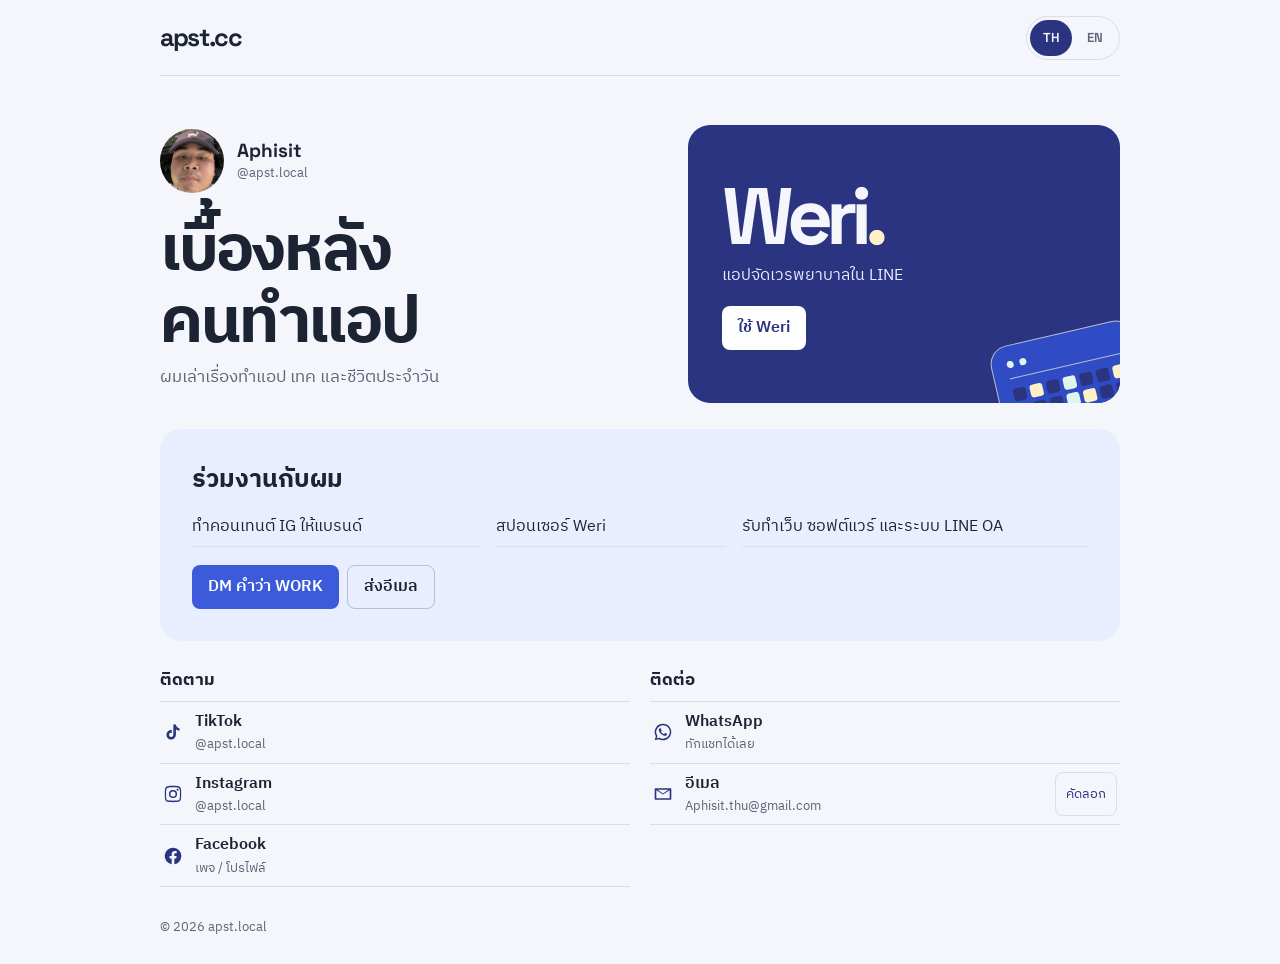
==== commit 15f90c65: "Use Weri brand color tokens on apst.cc" ====
--- a/public/index.html
+++ b/public/index.html
@@ -8,7 +8,7 @@
 <meta name="author" content="Aphisit">
 <meta name="robots" content="index, follow, max-image-preview:large">
 <link rel="canonical" href="https://apst.cc/">
-<meta name="theme-color" content="#f5f5ee">
+<meta name="theme-color" content="#f5f6fb">
 
 <!-- Open Graph (Facebook, LINE, IG DM) -->
 <meta property="og:type" content="profile">
--- a/public/style.css
+++ b/public/style.css
@@ -1,12 +1,19 @@
 :root {
   color-scheme: light;
-  --paper: #f5f5ee;
-  --ink: #1a2b23;
-  --muted: #526255;
-  --line: #ccd4c7;
-  --deep: #16352a;
-  --lime: #dfff84;
-  --mint: #e6eedb;
+  /* Weri web color tokens from liff-weri/apps/web/app/globals.css. */
+  --bg: #f5f6fb;
+  --surface: #ffffff;
+  --surface2: #f0f2f8;
+  --ink: #1c2333;
+  --ink2: #5b6478;
+  --line2: #dadeea;
+  --line3: #b9bfce;
+  --brand: #3b5bdb;
+  --brand-ink: #304cc5;
+  --brand-soft: #e8edff;
+  --brand-deep: #2b3480;
+  --tone-yellow: #fff1c7;
+  --off-bg: #dff4ea;
   --body: "IBM Plex Sans Thai", system-ui, sans-serif;
   --display: "Space Grotesk", var(--body);
 }
@@ -14,13 +21,13 @@
 * { box-sizing: border-box; }
 body {
   margin: 0;
-  background: var(--paper);
+  background: var(--bg);
   color: var(--ink);
   font: 400 16px/1.55 var(--body);
 }
 button { font: inherit; }
 a { color: inherit; }
-:focus-visible { outline: 2px solid #36734e; outline-offset: 4px; }
+:focus-visible { outline: 2px solid var(--brand-ink); outline-offset: 4px; }
 .shell { width: min(100% - 36px, 960px); margin-inline: auto; }
 
 .top {
@@ -28,28 +35,28 @@
   display: flex;
   align-items: center;
   justify-content: space-between;
-  border-bottom: 1px solid var(--line);
+  border-bottom: 1px solid var(--line2);
 }
 .site-name { font: 700 25px/1 var(--display); letter-spacing: -.055em; }
-.lang { display: flex; gap: 2px; border: 1px solid var(--line); border-radius: 100px; padding: 3px; }
+.lang { display: flex; gap: 2px; border: 1px solid var(--line2); border-radius: 100px; padding: 3px; }
 .lang button {
   min-width: 42px;
   min-height: 36px;
   border: 0;
   border-radius: 100px;
   background: transparent;
-  color: var(--muted);
+  color: var(--ink2);
   cursor: pointer;
   font: 600 13px/1 var(--display);
 }
-.lang button[aria-pressed="true"] { background: var(--deep); color: var(--paper); }
+.lang button[aria-pressed="true"] { background: var(--brand-deep); color: var(--bg); }
 
 .layout { display: grid; gap: 20px; padding-block: 34px 26px; }
 .intro { padding-block: 4px 12px; }
 .identity { display: flex; align-items: center; gap: 13px; }
 .avatar { width: 64px; height: 64px; display: block; object-fit: cover; border-radius: 50%; }
 .person { display: block; font: 700 19px/1.25 var(--display); }
-.handle { display: block; color: var(--muted); font-size: 13px; overflow-wrap: anywhere; }
+.handle { display: block; color: var(--ink2); font-size: 13px; overflow-wrap: anywhere; }
 h1 {
   margin: 20px 0 8px;
   max-width: 14ch;
@@ -58,7 +65,7 @@
   text-wrap: balance;
 }
 html[lang="th"] h1 { max-width: none; letter-spacing: -.035em; }
-.bio { margin: 0; color: var(--muted); font-size: 17px; }
+.bio { margin: 0; color: var(--ink2); font-size: 17px; }
 
 .weri {
   min-height: 214px;
@@ -67,37 +74,37 @@
   overflow: hidden;
   display: flex;
   align-items: center;
-  background: var(--deep);
-  color: var(--paper);
+  background: var(--brand-deep);
+  color: var(--bg);
   border-radius: 22px;
   padding: clamp(22px, 4vw, 34px);
 }
 .weri-content { position: relative; z-index: 1; }
 .weri h2 { margin: 0; font: 700 clamp(3.2rem, 8vw, 5rem)/.96 var(--display); letter-spacing: -.085em; }
-.weri h2 span { color: var(--lime); }
-.weri p { width: max-content; max-width: min(100%, 25ch); margin: 10px 0 17px; color: #e2ecd9; }
+.weri h2 span { color: var(--tone-yellow); }
+.weri p { width: max-content; max-width: min(100%, 25ch); margin: 10px 0 17px; color: var(--brand-soft); }
 .calendar {
   position: absolute;
   right: -24px;
   bottom: -36px;
   width: clamp(135px, 34%, 240px);
-  background: #284c3b;
-  border: 1px solid #71927a;
+  background: var(--brand-ink);
+  border: 1px solid var(--line3);
   border-radius: 19px;
   padding: 15px;
   transform: rotate(-13deg);
 }
-.calendar-top { display: flex; gap: 6px; border-bottom: 1px solid #71927a; padding-bottom: 10px; margin-bottom: 10px; }
-.calendar-top i { width: 7px; height: 7px; border-radius: 50%; background: #a9c8ae; }
+.calendar-top { display: flex; gap: 6px; border-bottom: 1px solid var(--line3); padding-bottom: 10px; margin-bottom: 10px; }
+.calendar-top i { width: 7px; height: 7px; border-radius: 50%; background: var(--off-bg); }
 .calendar-grid { display: grid; grid-template-columns: repeat(7, 1fr); gap: 4px; }
-.calendar-grid i { aspect-ratio: 1; border-radius: 3px; background: #426854; }
-.calendar-grid i:nth-child(5n + 2) { background: var(--lime); }
-.calendar-grid i:nth-child(7n + 4) { background: #a9c8ae; }
+.calendar-grid i { aspect-ratio: 1; border-radius: 3px; background: var(--brand-deep); }
+.calendar-grid i:nth-child(5n + 2) { background: var(--tone-yellow); }
+.calendar-grid i:nth-child(7n + 4) { background: var(--off-bg); }
 
-.work { background: var(--mint); border-radius: 22px; padding: clamp(21px, 4vw, 32px); }
+.work { background: var(--brand-soft); border-radius: 22px; padding: clamp(21px, 4vw, 32px); }
 .section-title { font-weight: 700; font-size: 25px; margin: 0; }
 .services { list-style: none; padding: 0; margin: 10px 0 18px; }
-.services li { padding: 6px 0; border-bottom: 1px solid var(--line); }
+.services li { padding: 6px 0; border-bottom: 1px solid var(--line2); }
 .work-actions { display: flex; flex-wrap: wrap; gap: 8px; }
 .cta {
   display: inline-flex;
@@ -109,41 +116,41 @@
   font-weight: 600;
   text-decoration: none;
 }
-.cta.primary { background: var(--deep); color: var(--paper); }
-.cta.primary:hover { background: #285441; }
-.weri .cta { background: var(--lime); color: var(--ink); }
-.weri .cta:hover { background: #ecffa9; }
-.weri .cta:focus-visible { outline-color: var(--lime); }
-.cta.secondary { border: 1px solid #879985; }
-.cta.secondary:hover, .copy:hover { background: #d8e5cf; }
+.cta.primary { background: var(--brand); color: var(--surface); }
+.cta.primary:hover { background: var(--brand-ink); }
+.weri .cta { background: var(--surface); color: var(--brand-deep); }
+.weri .cta:hover { background: var(--brand-soft); }
+.weri .cta:focus-visible { outline-color: var(--tone-yellow); }
+.cta.secondary { border: 1px solid var(--line3); }
+.cta.secondary:hover, .copy:hover { background: var(--surface2); }
 
 .directory { display: grid; gap: 20px; min-width: 0; }
-.label { margin: 0; padding: 0 0 7px; border-bottom: 1px solid var(--line); font-size: 17px; font-weight: 700; }
+.label { margin: 0; padding: 0 0 7px; border-bottom: 1px solid var(--line2); font-size: 17px; font-weight: 700; }
 .row {
   display: flex;
   align-items: center;
   min-height: 58px;
   gap: 12px;
   padding: 8px 3px;
-  border-bottom: 1px solid var(--line);
+  border-bottom: 1px solid var(--line2);
   text-decoration: none;
 }
-a.row:hover { background: var(--mint); }
+a.row:hover { background: var(--brand-soft); }
 .ico { width: 20px; height: 20px; flex: none; }
-.ico svg { display: block; width: 100%; height: 100%; fill: var(--deep); }
+.ico svg { display: block; width: 100%; height: 100%; fill: var(--brand-deep); }
 .txt { min-width: 0; flex: 1; }
 .name { display: block; font-weight: 600; }
 .copy {
   min-height: 44px;
   cursor: pointer;
   background: transparent;
-  border: 1px solid var(--line);
+  border: 1px solid var(--line2);
   border-radius: 8px;
-  color: var(--deep);
+  color: var(--brand-deep);
   padding: 4px 10px;
   font-size: 13px;
 }
-footer { color: var(--muted); padding-block: 0 26px; font-size: 13px; }
+footer { color: var(--ink2); padding-block: 0 26px; font-size: 13px; }
 
 @media (min-width: 720px) {
   .layout { grid-template-columns: minmax(0, 1.16fr) minmax(0, 1fr); gap: 26px; padding-block: 49px 30px; }
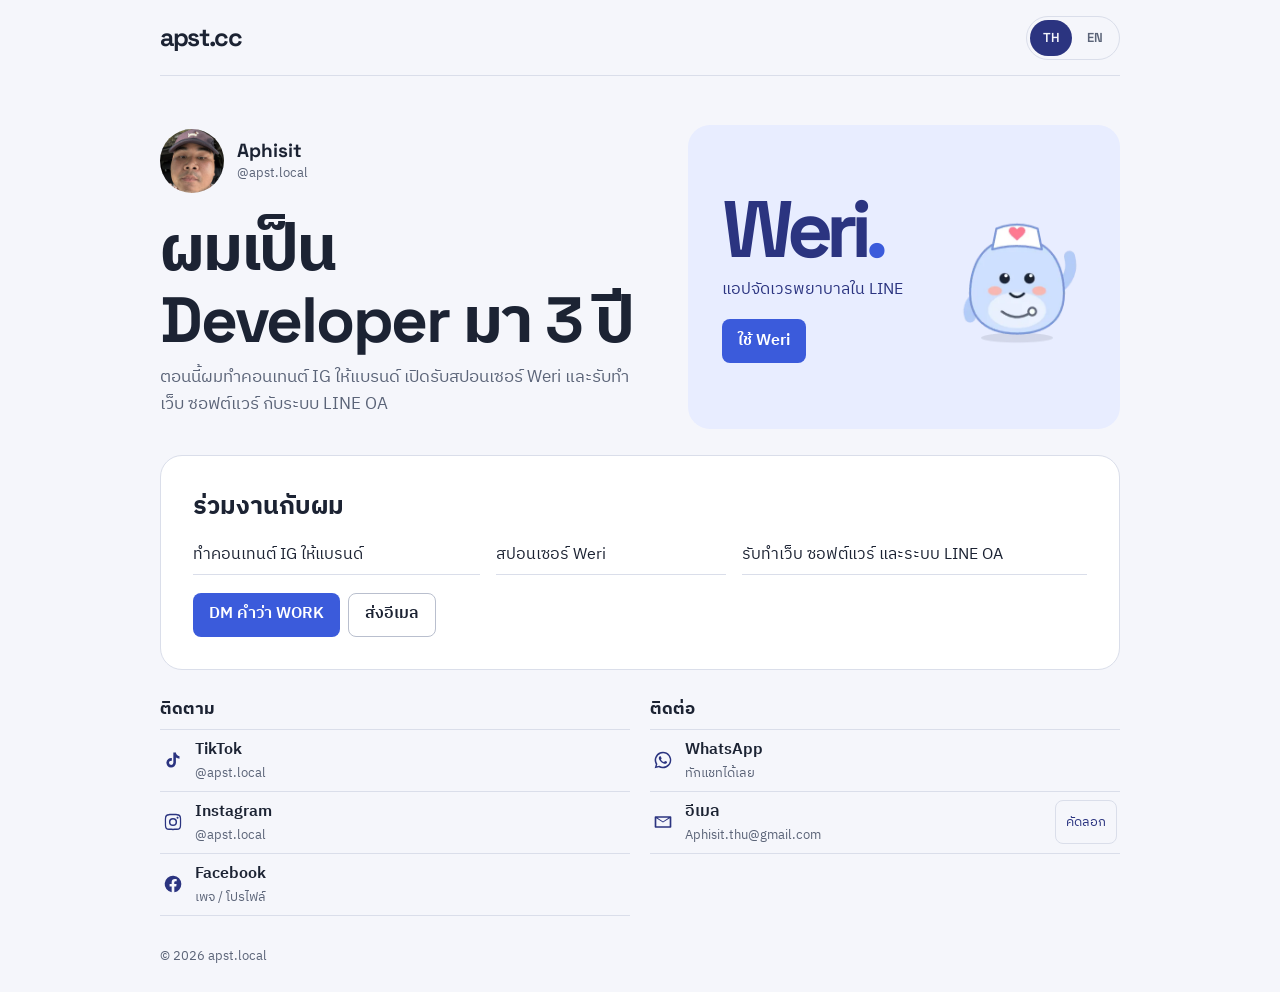
==== commit cfa5f4e4: "Introduce Aphisit and feature the Weri mascot" ====
--- a/public/index.html
+++ b/public/index.html
@@ -86,8 +86,8 @@
         <img class="avatar" src="profile.jpg" width="64" height="64" alt="Aphisit" fetchpriority="high">
         <div><span class="person">Aphisit</span><span class="handle">@apst.local</span></div>
       </div>
-      <h1 data-th="เบื้องหลังคนทำแอป" data-en="Behind the apps I build">เบื้องหลังคนทำแอป</h1>
-      <p class="bio" data-th="ผมเล่าเรื่องทำแอป เทค และชีวิตประจำวัน" data-en="I share what goes into building apps, plus tech and everyday life.">ผมเล่าเรื่องทำแอป เทค และชีวิตประจำวัน</p>
+      <h1 data-th="ผมเป็น Developer มา 3 ปี" data-en="I’ve been a developer for 3 years">ผมเป็น Developer มา 3 ปี</h1>
+      <p class="bio" data-th="ตอนนี้ผมทำคอนเทนต์ IG ให้แบรนด์ เปิดรับสปอนเซอร์ Weri และรับทำเว็บ ซอฟต์แวร์ กับระบบ LINE OA" data-en="I create Instagram content for brands, offer Weri sponsorships, and build websites, software, and LINE OA systems.">ตอนนี้ผมทำคอนเทนต์ IG ให้แบรนด์ เปิดรับสปอนเซอร์ Weri และรับทำเว็บ ซอฟต์แวร์ กับระบบ LINE OA</p>
     </header>
 
     <section class="weri" aria-labelledby="weri-title">
@@ -96,14 +96,7 @@
         <p data-th="แอปจัดเวรพยาบาลใน LINE" data-en="A nurse shift planner in LINE">แอปจัดเวรพยาบาลใน LINE</p>
         <a class="cta primary" href="https://weri.apst.cc/" target="_blank" rel="noopener" data-th="ใช้ Weri" data-en="Use Weri">ใช้ Weri</a>
       </div>
-      <div class="calendar" aria-hidden="true">
-        <div class="calendar-top"><i></i><i></i></div>
-        <div class="calendar-grid">
-          <i></i><i></i><i></i><i></i><i></i><i></i><i></i>
-          <i></i><i></i><i></i><i></i><i></i><i></i><i></i>
-          <i></i><i></i><i></i><i></i><i></i><i></i><i></i>
-        </div>
-      </div>
+      <img class="weri-mascot" src="weri-welcome.webp" alt="" width="300" height="300">
     </section>
 
     <section class="work" aria-labelledby="work-title">
--- a/public/style.css
+++ b/public/style.css
@@ -12,8 +12,6 @@
   --brand-ink: #304cc5;
   --brand-soft: #e8edff;
   --brand-deep: #2b3480;
-  --tone-yellow: #fff1c7;
-  --off-bg: #dff4ea;
   --body: "IBM Plex Sans Thai", system-ui, sans-serif;
   --display: "Space Grotesk", var(--body);
 }
@@ -69,39 +67,27 @@
 
 .weri {
   min-height: 214px;
-  position: relative;
-  isolation: isolate;
-  overflow: hidden;
   display: flex;
+  gap: 8px;
   align-items: center;
-  background: var(--brand-deep);
-  color: var(--bg);
+  background: var(--brand-soft);
+  color: var(--brand-deep);
   border-radius: 22px;
   padding: clamp(22px, 4vw, 34px);
 }
-.weri-content { position: relative; z-index: 1; }
+.weri-content { min-width: 0; }
 .weri h2 { margin: 0; font: 700 clamp(3.2rem, 8vw, 5rem)/.96 var(--display); letter-spacing: -.085em; }
-.weri h2 span { color: var(--tone-yellow); }
-.weri p { width: max-content; max-width: min(100%, 25ch); margin: 10px 0 17px; color: var(--brand-soft); }
-.calendar {
-  position: absolute;
-  right: -24px;
-  bottom: -36px;
-  width: clamp(135px, 34%, 240px);
-  background: var(--brand-ink);
-  border: 1px solid var(--line3);
-  border-radius: 19px;
-  padding: 15px;
-  transform: rotate(-13deg);
+.weri h2 span { color: var(--brand); }
+.weri p { width: max-content; max-width: min(100%, 25ch); margin: 10px 0 17px; color: var(--brand-deep); }
+.weri-mascot {
+  display: block;
+  width: clamp(84px, 38%, 170px);
+  height: auto;
+  margin-inline-start: auto;
+  flex: none;
 }
-.calendar-top { display: flex; gap: 6px; border-bottom: 1px solid var(--line3); padding-bottom: 10px; margin-bottom: 10px; }
-.calendar-top i { width: 7px; height: 7px; border-radius: 50%; background: var(--off-bg); }
-.calendar-grid { display: grid; grid-template-columns: repeat(7, 1fr); gap: 4px; }
-.calendar-grid i { aspect-ratio: 1; border-radius: 3px; background: var(--brand-deep); }
-.calendar-grid i:nth-child(5n + 2) { background: var(--tone-yellow); }
-.calendar-grid i:nth-child(7n + 4) { background: var(--off-bg); }
 
-.work { background: var(--brand-soft); border-radius: 22px; padding: clamp(21px, 4vw, 32px); }
+.work { background: var(--surface); border: 1px solid var(--line2); border-radius: 22px; padding: clamp(21px, 4vw, 32px); }
 .section-title { font-weight: 700; font-size: 25px; margin: 0; }
 .services { list-style: none; padding: 0; margin: 10px 0 18px; }
 .services li { padding: 6px 0; border-bottom: 1px solid var(--line2); }
@@ -118,9 +104,6 @@
 }
 .cta.primary { background: var(--brand); color: var(--surface); }
 .cta.primary:hover { background: var(--brand-ink); }
-.weri .cta { background: var(--surface); color: var(--brand-deep); }
-.weri .cta:hover { background: var(--brand-soft); }
-.weri .cta:focus-visible { outline-color: var(--tone-yellow); }
 .cta.secondary { border: 1px solid var(--line3); }
 .cta.secondary:hover, .copy:hover { background: var(--surface2); }
 
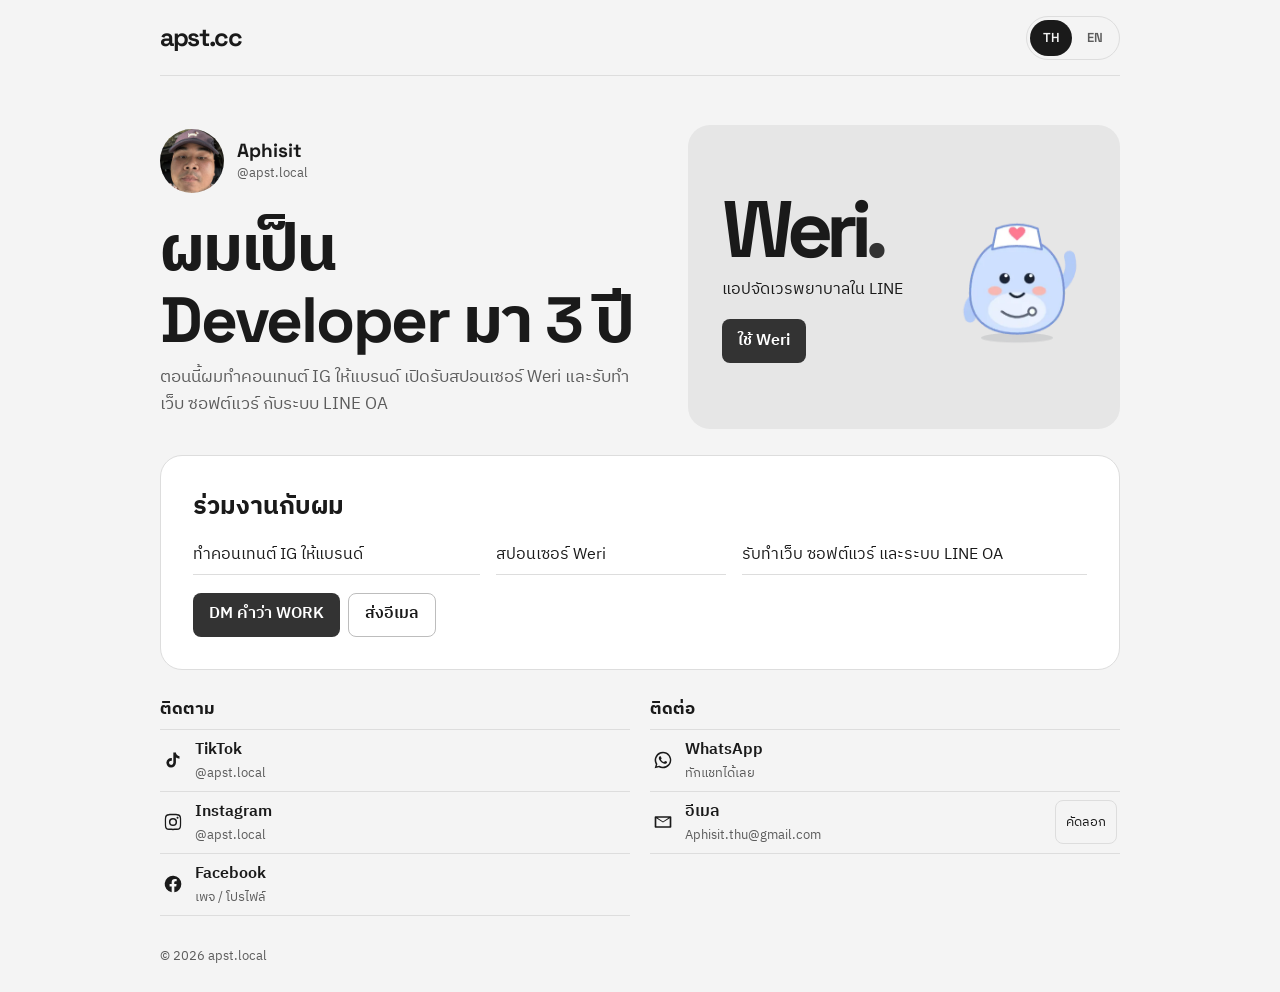
==== commit a7d5461e: "Switch apst.cc to a neutral grey palette Keep the existing layout; replace the Weri blue tokens with" ====
--- a/public/index.html
+++ b/public/index.html
@@ -8,7 +8,7 @@
 <meta name="author" content="Aphisit">
 <meta name="robots" content="index, follow, max-image-preview:large">
 <link rel="canonical" href="https://apst.cc/">
-<meta name="theme-color" content="#f5f6fb">
+<meta name="theme-color" content="#f4f4f4">
 
 <!-- Open Graph (Facebook, LINE, IG DM) -->
 <meta property="og:type" content="profile">
--- a/public/style.css
+++ b/public/style.css
@@ -1,17 +1,17 @@
 :root {
   color-scheme: light;
-  /* Weri web color tokens from liff-weri/apps/web/app/globals.css. */
-  --bg: #f5f6fb;
+  /* Neutral grey palette (was Weri blue tokens). */
+  --bg: #f4f4f4;
   --surface: #ffffff;
-  --surface2: #f0f2f8;
-  --ink: #1c2333;
-  --ink2: #5b6478;
-  --line2: #dadeea;
-  --line3: #b9bfce;
-  --brand: #3b5bdb;
-  --brand-ink: #304cc5;
-  --brand-soft: #e8edff;
-  --brand-deep: #2b3480;
+  --surface2: #ededed;
+  --ink: #1a1a1a;
+  --ink2: #5c5c5c;
+  --line2: #dddddd;
+  --line3: #bdbdbd;
+  --brand: #333333;
+  --brand-ink: #222222;
+  --brand-soft: #e6e6e6;
+  --brand-deep: #1a1a1a;
   --body: "IBM Plex Sans Thai", system-ui, sans-serif;
   --display: "Space Grotesk", var(--body);
 }
